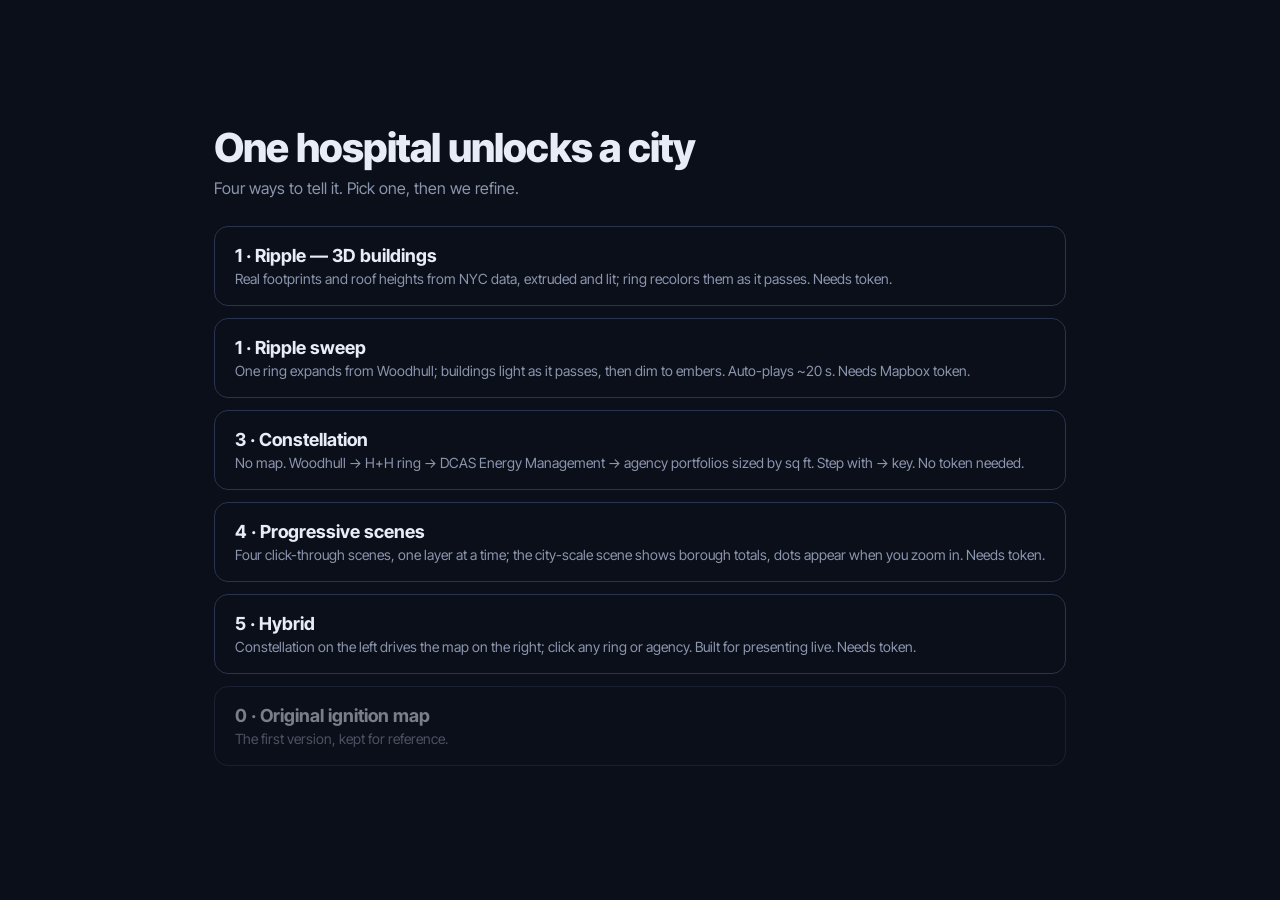
==== index.html @ adf5d045 "seed" ====
<!doctype html><html lang="en"><head><meta charset="utf-8"><title>INOVUES — visual options</title>
<link href="https://fonts.googleapis.com/css2?family=Inter+Tight:wght@400;600;800&display=swap" rel="stylesheet"><link rel="stylesheet" href="shared.css">
<style>body{display:grid;place-items:center}.grid{max-width:900px;padding:32px}.grid h1{font-size:40px;font-weight:800;letter-spacing:-.02em;margin:0 0 6px}.grid p{color:var(--muted);margin:0 0 28px}
.opt{display:block;text-decoration:none;color:var(--text);border:1px solid #2A3350;border-radius:14px;padding:18px 20px;margin-bottom:12px}.opt:hover{border-color:var(--cyan)}.opt b{font-size:18px}.opt span{display:block;color:var(--muted);font-size:14px;margin-top:4px}</style></head>
<body><div class="grid"><h1>One hospital unlocks a city</h1><p>Four ways to tell it. Pick one, then we refine.</p>
<a class="opt" href="ripple3d.html"><b>1 · Ripple — 3D buildings</b><span>Real footprints and roof heights from NYC data, extruded and lit; ring recolors them as it passes. Needs token.</span></a>
<a class="opt" href="ripple.html"><b>1 · Ripple sweep</b><span>One ring expands from Woodhull; buildings light as it passes, then dim to embers. Auto-plays ~20 s. Needs Mapbox token.</span></a>
<a class="opt" href="constellation.html"><b>3 · Constellation</b><span>No map. Woodhull → H+H ring → DCAS Energy Management → agency portfolios sized by sq ft. Step with → key. No token needed.</span></a>
<a class="opt" href="scenes.html"><b>4 · Progressive scenes</b><span>Four click-through scenes, one layer at a time; the city-scale scene shows borough totals, dots appear when you zoom in. Needs token.</span></a>
<a class="opt" href="hybrid.html"><b>5 · Hybrid</b><span>Constellation on the left drives the map on the right; click any ring or agency. Built for presenting live. Needs token.</span></a>
<a class="opt" href="original.html" style="opacity:.5"><b>0 · Original ignition map</b><span>The first version, kept for reference.</span></a>
</div></body></html>
---- shared.css ----
:root{--ink:#0B0F19;--panel:rgba(11,15,25,.78);--text:#E8ECF6;--muted:#8C95AE;--cyan:#00E5FF}
html,body{margin:0;height:100%;background:var(--ink);font-family:"Inter Tight",system-ui,sans-serif;color:var(--text)}
#map{position:absolute;inset:0}
.mapboxgl-ctrl-logo,.mapboxgl-ctrl-attrib{opacity:.55}
.head{position:absolute;left:32px;top:28px;max-width:min(520px,80vw);pointer-events:none;z-index:2}
.head h1{font-size:clamp(26px,3.6vw,46px);font-weight:800;line-height:.98;letter-spacing:-.02em;margin:0 0 8px}
.head p{margin:0;font-size:clamp(13px,1.3vw,17px);color:var(--muted);line-height:1.35}
.count{position:absolute;right:32px;top:32px;text-align:right;pointer-events:none;z-index:2}
.count .n{font-size:clamp(32px,4.6vw,60px);font-weight:800;letter-spacing:-.03em;line-height:1;font-variant-numeric:tabular-nums}
.count .l{color:var(--muted);font-size:14px;margin-top:4px}
.count .sq{margin-top:12px}
.cap{position:absolute;left:32px;bottom:48px;max-width:min(520px,84vw);pointer-events:none;z-index:2}
.cap .wave{display:inline-block;padding:4px 10px;border-radius:999px;font-size:13px;font-weight:600;background:var(--cyan);color:#062028;margin-bottom:10px;opacity:0;transition:opacity .4s}
.cap .txt{font-size:clamp(15px,1.6vw,21px);line-height:1.3;opacity:0;transition:opacity .5s}
.cap.on .wave,.cap.on .txt{opacity:1}
.btn{background:var(--cyan);color:#062028;border:0;border-radius:999px;padding:10px 20px;font:600 14px "Inter Tight",sans-serif;cursor:pointer}
.btn.ghost{background:transparent;color:var(--text);border:1px solid #3A4460}
.btn:focus-visible{outline:3px solid #fff;outline-offset:2px}
.controls{position:absolute;left:50%;bottom:48px;transform:translateX(-50%);display:flex;gap:10px;z-index:3}
.src{position:absolute;left:32px;bottom:14px;font-size:11px;color:#4E5670;pointer-events:none;z-index:2}
.err{position:absolute;inset:0;display:none;place-items:center;background:var(--ink);padding:24px;text-align:center;line-height:1.5;z-index:9}
.err.on{display:grid}
.err code{background:#1a2133;padding:2px 6px;border-radius:4px}
.tip{position:absolute;display:none;background:rgba(11,15,25,.92);color:#E8ECF6;padding:6px 10px;border-radius:8px;font-size:12px;pointer-events:none;line-height:1.4;z-index:5}
.boro{background:rgba(11,15,25,.7);border:1px solid #2A3350;border-radius:12px;padding:8px 12px;text-align:center;pointer-events:none;backdrop-filter:blur(6px)}
.boro b{display:block;font-size:26px;font-weight:800;letter-spacing:-.02em;line-height:1}
.boro span{font-size:11px;color:var(--muted)}
.back{position:absolute;left:32px;top:8px;font-size:12px;color:#4E5670;z-index:4;text-decoration:none}
.back:hover{color:var(--text)}
@media (max-width:700px){.count{top:auto;bottom:150px;right:20px}.head{left:20px;top:20px}.cap{left:20px;bottom:110px}.src{left:20px}}
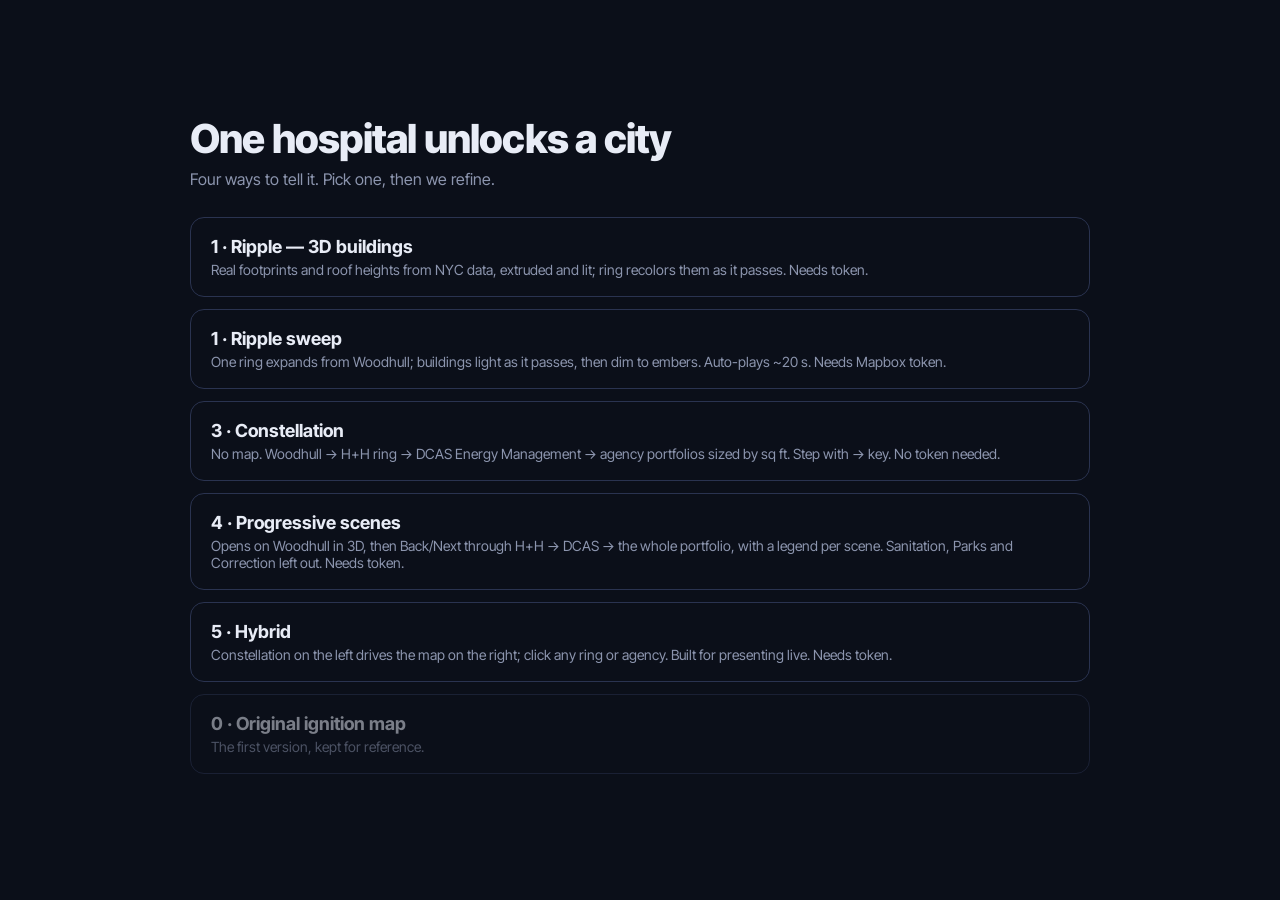
==== commit c0d3aad1: "Scenes: 3D Woodhull opener, per-scene legend, distinct palette, drop DSNY/DPR/DOC - scenes.html rend" ====
--- a/index.html
+++ b/index.html
@@ -6,7 +6,7 @@
 <a class="opt" href="ripple3d.html"><b>1 · Ripple — 3D buildings</b><span>Real footprints and roof heights from NYC data, extruded and lit; ring recolors them as it passes. Needs token.</span></a>
 <a class="opt" href="ripple.html"><b>1 · Ripple sweep</b><span>One ring expands from Woodhull; buildings light as it passes, then dim to embers. Auto-plays ~20 s. Needs Mapbox token.</span></a>
 <a class="opt" href="constellation.html"><b>3 · Constellation</b><span>No map. Woodhull → H+H ring → DCAS Energy Management → agency portfolios sized by sq ft. Step with → key. No token needed.</span></a>
-<a class="opt" href="scenes.html"><b>4 · Progressive scenes</b><span>Four click-through scenes, one layer at a time; the city-scale scene shows borough totals, dots appear when you zoom in. Needs token.</span></a>
+<a class="opt" href="scenes.html"><b>4 · Progressive scenes</b><span>Opens on Woodhull in 3D, then Back/Next through H+H → DCAS → the whole portfolio, with a legend per scene. Sanitation, Parks and Correction left out. Needs token.</span></a>
 <a class="opt" href="hybrid.html"><b>5 · Hybrid</b><span>Constellation on the left drives the map on the right; click any ring or agency. Built for presenting live. Needs token.</span></a>
 <a class="opt" href="original.html" style="opacity:.5"><b>0 · Original ignition map</b><span>The first version, kept for reference.</span></a>
 </div></body></html>
